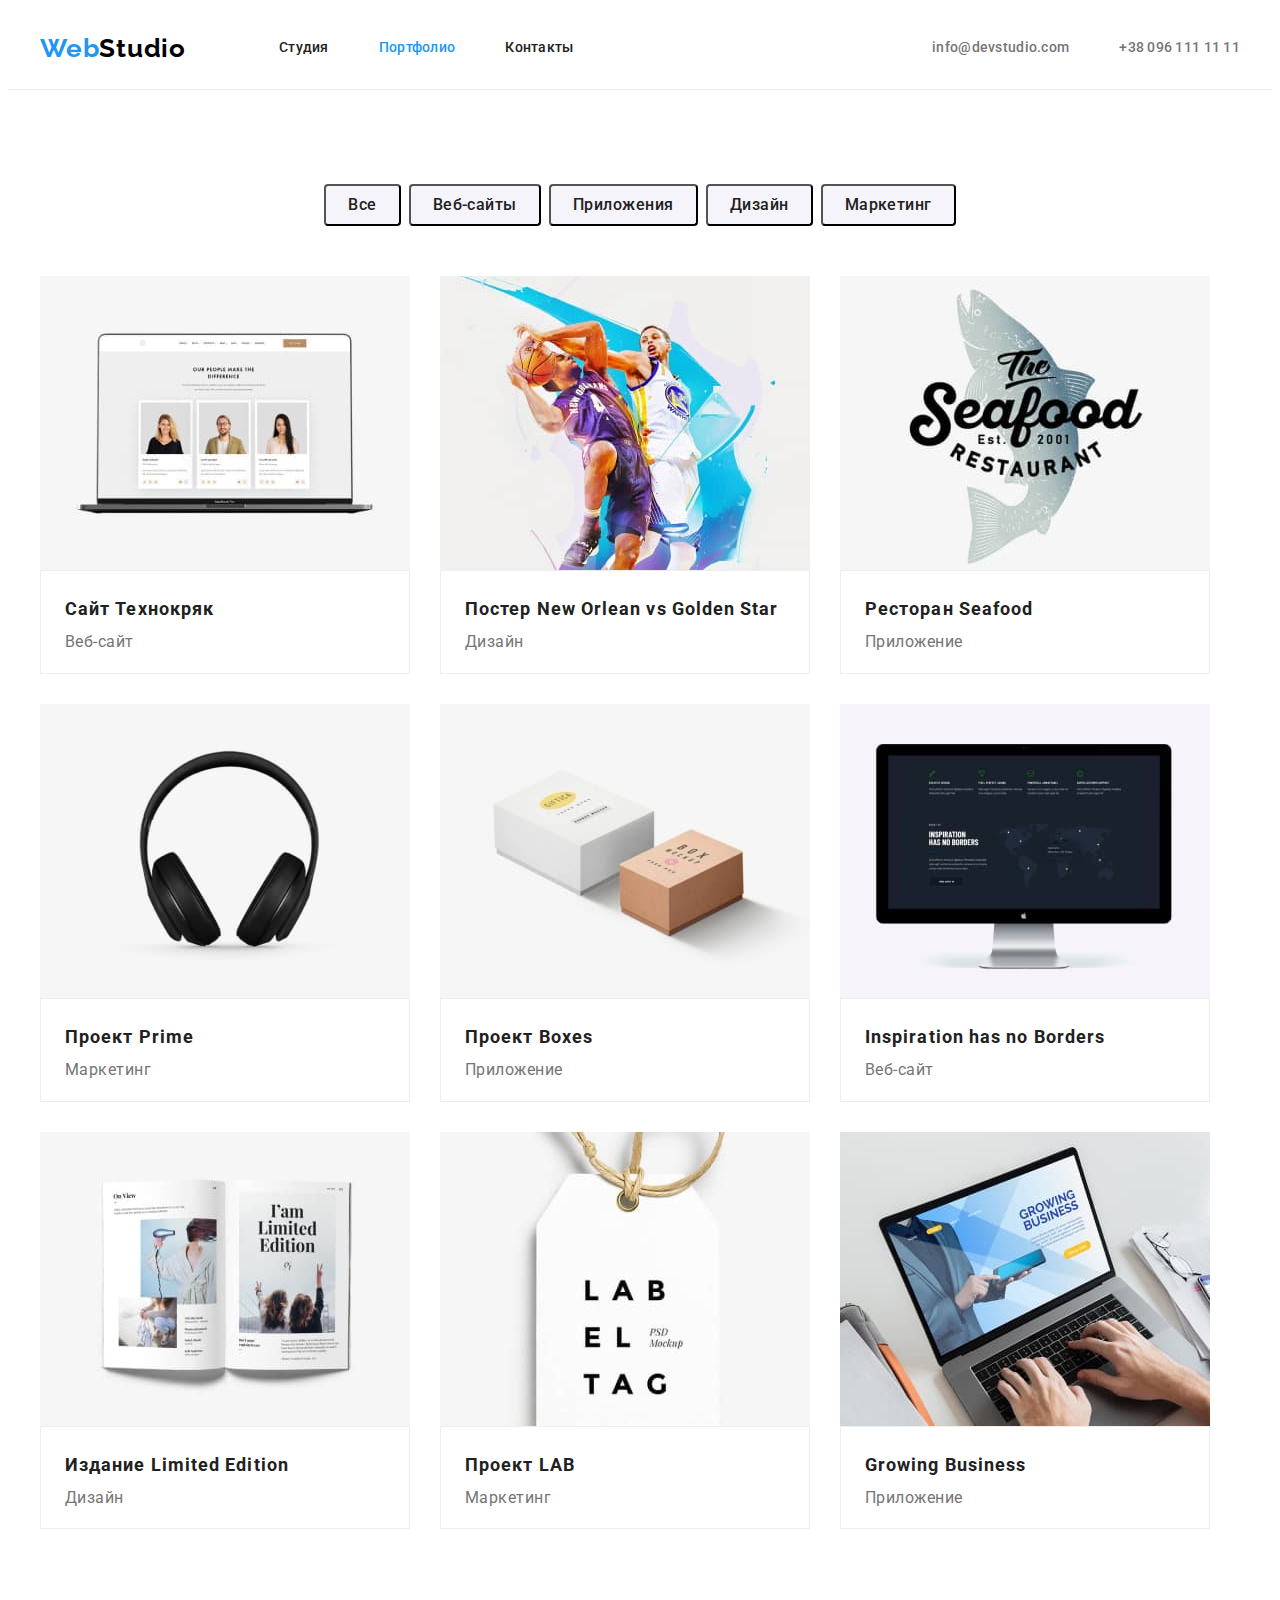
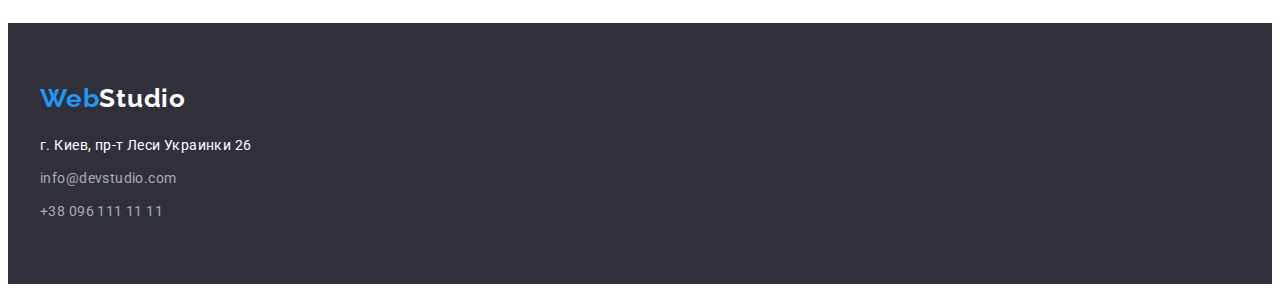
==== portfolio.html @ 73f8ee06 "Initial commit" ====
<!DOCTYPE html>
<html lang="ru">
  <head>
    <meta charset="UTF-8" />
    <meta http-equiv="X-UA-Compatible" content="IE=edge" />
    <meta name="viewport" content="width=device-width, initial-scale=1.0" />
    <title>Portfolio</title>
    <link rel="preconnect" href="https://fonts.googleapis.com" />
    <link rel="preconnect" href="https://fonts.gstatic.com" crossorigin />
    <link
      href="https://fonts.googleapis.com/css2?family=Raleway:wght@700&family=Roboto:wght@400;500;700;900&display=swap"
      rel="stylesheet"
    />
    <link
      rel="stylesheet"
      href="https://cdnjs.cloudflare.com/ajax/libs/modern-normalize/1.1.0/modern-normalize.min.css"
      integrity="sha512-wpPYUAdjBVSE4KJnH1VR1HeZfpl1ub8YT/NKx4PuQ5NmX2tKuGu6U/JRp5y+Y8XG2tV+wKQpNHVUX03MfMFn9Q=="
      crossorigin="anonymous"
      referrerpolicy="no-referrer"
    />
    <link rel="stylesheet" href="./css/styles.css" />
  </head>
  <body>
    <!-- Шапка страницы -->
    <header class="header">
      <div class="container header-container">
        <nav class="nav header-nav">
          <a class="link nav-logo" href="index.html"
            >Web<span class="nav-logo-studio">Studio</span></a
          >
          <!-- Навигация на другие страницы -->
          <ul class="list header-list">
            <li class="nav-item">
              <a class="link nav-link" href="./index.html">Студия</a>
            </li>
            <li class="nav-item">
              <a class="link nav-link current" href="./portfolio.html">Портфолио</a>
            </li>
            <li class="nav-item"><a class="link nav-link" href="#contacts">Контакты</a></li>
          </ul>
        </nav>
        <ul class="list header-group">
          <li class="header-group-item">
            <a class="link header-adress" href="mailto:info@devstudio.com">info@devstudio.com</a>
          </li>
          <li class="header-group-item">
            <a class="link header-adress" href="tel:+380961111111"> +38 096 111 11 11 </a>
          </li>
        </ul>
      </div>
    </header>
    <main>
      <!--  Секция Портфолио -->
      <section class="portfolio">
        <div class="container">
          <h1 class="visually-hidden">Галерея</h1>
          <ul class="list portfolio-button">
            <li class="portfolio-btn-link">
              <button class="portfolio-btn" type="button">Все</button>
            </li>
            <li class="portfolio-btn-link">
              <button class="portfolio-btn" type="button">Веб-сайты</button>
            </li>
            <li class="portfolio-btn-link">
              <button class="portfolio-btn" type="button">Приложения</button>
            </li>
            <li class="portfolio-btn-link">
              <button class="portfolio-btn" type="button">Дизайн</button>
            </li>
            <li class="portfolio-btn-link">
              <button class="portfolio-btn" type="button">Маркетинг</button>
            </li>
          </ul>

          <ul class="list portfolio-list">
            <li class="portfolio-item">
              <a class="link" href="" target="_blank" rel="noopener noreferrer">
                <img width="370" height="294" src="./img/projects/img-1.jpg" alt="Сайт Технокряк" />
                <div class="portfolio-item-text">
                  <h2 class="portfolio-upper-title">Сайт Технокряк</h2>
                  <p class="portfolio-text">Веб-сайт</p>
                </div>
              </a>
            </li>
            <li class="portfolio-item">
              <a class="link" href="" target="_blank" rel="noopener noreferrer">
                <img
                  width="370"
                  height="294"
                  src="./img/projects/img-2.jpg"
                  alt="Постер New Orlean vs Golden Star"
                />
                <div class="portfolio-item-text">
                  <h2 class="portfolio-upper-title">
                    Постер <span lang="en">New Orlean vs Golden Star</span>
                  </h2>
                  <p class="portfolio-text">Дизайн</p>
                </div>
              </a>
            </li>
            <li class="portfolio-item">
              <a class="link" href="" target="_blank" rel="noopener noreferrer">
                <img
                  width="370"
                  height="294"
                  src="./img/projects/img-3.jpg"
                  alt="Ресторан Seafood"
                />
                <div class="portfolio-item-text">
                  <h2 class="portfolio-upper-title">Ресторан <span lang="en">Seafood</span></h2>
                  <p class="portfolio-text">Приложение</p>
                </div>
              </a>
            </li>
            <li class="portfolio-item">
              <a class="link" href="" target="_blank" rel="noopener noreferrer">
                <img width="370" height="294" src="./img/projects/img-4.jpg" alt="Проект Prime" />
                <div class="portfolio-item-text">
                  <h2 class="portfolio-upper-title">Проект <span lang="en">Prime</span></h2>
                  <p class="portfolio-text">Маркетинг</p>
                </div>
              </a>
            </li>
            <li class="portfolio-item">
              <a class="link" href="" target="_blank" rel="noopener noreferrer">
                <img width="370" height="294" src="./img/projects/img-5.jpg" alt="Проект Boxes" />
                <div class="portfolio-item-text">
                  <h2 class="portfolio-upper-title">Проект <span lang="en">Boxes</span></h2>
                  <p class="portfolio-text">Приложение</p>
                </div>
              </a>
            </li>
            <li class="portfolio-item">
              <a class="link" href="" target="_blank" rel="noopener noreferrer">
                <img
                  width="370"
                  height="294"
                  src="./img/projects/img-6.jpg"
                  alt="Inspiration has no Borders"
                />
                <div class="portfolio-item-text">
                  <h2 class="portfolio-upper-title" lang="en">Inspiration has no Borders</h2>
                  <p class="portfolio-text">Веб-сайт</p>
                </div>
              </a>
            </li>
            <li class="portfolio-item">
              <a class="link" href="" target="_blank" rel="noopener noreferrer">
                <img
                  width="370"
                  height="294"
                  src="./img/projects/img-7.jpg"
                  alt="Издание Limited Edition"
                />
                <div class="portfolio-item-text">
                  <h2 class="portfolio-upper-title">
                    Издание <span lang="en">Limited Edition</span>
                  </h2>
                  <p class="portfolio-text">Дизайн</p>
                </div>
              </a>
            </li>
            <li class="portfolio-item">
              <a class="link" href="" target="_blank" rel="noopener noreferrer">
                <img width="370" height="294" src="./img/projects/img-8.jpg" alt="Проект LAB" />
                <div class="portfolio-item-text">
                  <h2 class="portfolio-upper-title">Проект <span lang="en">LAB</span></h2>
                  <p class="portfolio-text">Маркетинг</p>
                </div>
              </a>
            </li>
            <li class="portfolio-item">
              <a class="link" href="" target="_blank" rel="noopener noreferrer">
                <img
                  width="370"
                  height="294"
                  src="./img/projects/img-9.jpg"
                  alt="Growing Business"
                />
                <div class="portfolio-item-text">
                  <h2 class="portfolio-upper-title" lang="en">Growing Business</h2>
                  <p class="portfolio-text">Приложение</p>
                </div>
              </a>
            </li>
          </ul>
        </div>
      </section>
    </main>
    <!-- Подвал страницы -->
    <footer class="footer" id="contacts">
      <div class="container">
        <a class="link nav-logo-footer" href="index.html"
          >Web<span class="footer-logo-studio">Studio</span></a
        >
        <address class="footer-address">г. Киев, пр-т Леси Украинки 26</address>
        <ul class="list footer-list">
          <li class="footer-item">
            <a class="link footer-link-mail" href="mailto:info@devstudio.com">info@devstudio.com</a>
          </li>
          <li class="footer-item">
            <a class="link footer-link-phone" href="tel:+380961111111"> +38 096 111 11 11 </a>
          </li>
        </ul>
      </div>
    </footer>
  </body>
</html>
---- css/styles.css ----
:root {
    --main-font: 'Roboto', sans-serif;
    --secondary-font: 'Raleway', sans-serif;

    /* text colors */
    --accent-cl: #2196F3;
    --main-txt-cl: #212121;
    --secondary-txt-cl: #757575;
    --hero-txt-cl: #ffffff;
    --header-studio-cl: #000000;

    /* background colors */
    --main-bg-cl: #ffffff;
    --secondary-bg-cl: #F5F4FA;
    --dark-bg-cl: #2F303A;
}

body {
    font-family: var(--main-font);
    font-size: 14px;
    line-height: 1.14;
    letter-spacing: 0.03em;

    color: var(--main-txt-cl);
}

.link {
    display: block;
    text-decoration: none;
    color: currentColor;
}

.list {
    list-style: none;
    padding: 0;
    margin: 0;
}

h1,
h2,
h3,
h4,
h5,
h6,
p,
ul {
    margin: 0;
}

img {
    display: block;
    max-width: 100%;
    height: auto;
}
.section {
    padding-top: 94px;
    padding-bottom: 94px;
}
.container {
    width: 1200px;
    padding-left: 15px;
    padding-right: 15px;
    margin-left: auto;
    margin-right: auto;
}

/*
============================
| Header section
============================
*/
.header {
    background: #FFFFFF;
    border-bottom: 1px solid #ECECEC;
}

.header-container {
    display: flex;
    align-items: center;
}
.header-nav {
    display: flex;
    align-items: center;
}

.nav-logo {
    font-family: var(--secondary-font);
    font-weight: 700;
    font-size: 26px;
    line-height: 1.19;
    letter-spacing: 0.03em;
    margin-right: 93px;
    padding: 25px 0;
    color: var(--accent-cl);
}

.nav-logo-studio {
    font-family: var(--secondary-font);
    font-weight: 700;
    font-size: 26px;
    line-height: 1.19;
    letter-spacing: 0.03em;
    color: var(--header-studio-cl);
}
.header-list {
    display: flex;
   
}
.nav-item {
    margin-right: 50px;
}
.nav-item:last-child {
    margin-right: 0;
}
.nav-link{
    font-weight: 500;
    font-size: 14px;
    line-height: 1.14;
    letter-spacing: 0.02em;
    padding: 32px 0;
    color: var(--main-txt-cl); 
}
.header-group {
    display: flex;
    align-items: center;
    margin-left: auto;
}
.header-group-item {
    margin-right: 50px;
}
.header-group-item:last-child {
    margin-right: 0;
}
.header-adress {
font-weight: 500;
font-size: 14px;
line-height: 1.14;
letter-spacing: 0.02em;
padding: 32px 0;
color: var(--secondary-txt-cl);}

.nav-link:hover,
.nav-link:focus {
    color: var(--accent-cl)
}

.header-adress:hover,
.header-adress:focus {
    color: var(--accent-cl)
}

.nav-link.current {
    color: var(--accent-cl);
}
/*
============================
| Main section
============================
*/
/* Секция Герой */
.section-hero {
    background: var(--dark-bg-cl);
    text-align: center;
    padding-top: 200px;
    padding-bottom: 200px;
}
.title-hero {
    font-weight: 900;
    font-size: 44px;
    line-height: 1.36;   
    text-align: center;
    letter-spacing: 0.06em;
    text-transform: uppercase;
    margin-bottom: 30px;
    color: var(--hero-txt-cl);
}
.btn {
    font-family: inherit;
    box-shadow: 0px 4px 4px rgba(0, 0, 0, 0.15);
    border-radius: 4px;
    cursor: pointer;
    font-weight: 700;
    font-size: 16px;
    line-height: 1.87;
    padding: 10px 32px;
    letter-spacing: 0.06em;
    background-color: var(--accent-cl);
    color: var(--hero-txt-cl);
}

.btn:hover,
.btn:focus {
    color: var(--hero-txt-cl);
    background-color: var(--accent-cl);
}
/*
============================
| Benefits section
============================
*/
.benefits {
    padding-top: 100px;
    padding-bottom: 94px;
    align-items: center;
}

.visually-hidden {
    position: absolute;
    white-space: nowrap;
    width: 1px;
    height: 1px;
    overflow: hidden;
    border: 0;
    padding: 0;
    clip: rect(0 0 0 0);
    clip-path: inset(50%);
    margin: -1px;
}

.benefits-list {
    display: flex;
}
.benefits-item {
    margin-right: 30px;
    width: 270px;
}
.benefits-item:last-child {
    margin-right: 0;
}

.benefits-upper-title {
    font-weight: 700;
    font-size: 14px;
    line-height: 1.14;
    letter-spacing: 0.03em;
    text-transform: uppercase;
    margin-bottom: 9px;
    color: var(--main-txt-cl);
}

.benefits-text {
    font-size: 14px;
    line-height: 1.71;
    letter-spacing: 0.03em;
    color: var(--secondary-txt-cl);
}

/*
============================
| About section
============================
*/
.about {
    padding-bottom: 94px;
}
.about-title {
    font-weight: 700;
    font-size: 36px;
    line-height: 1.17;
    text-align: center;
    letter-spacing: 0.03em;
    margin-bottom: 50px;
    color: var(--main-txt-cl);
}
.about-list {
    display: flex;
}

.about-item {
    margin-right: 30px;
}

.about-item:last-child {
    margin-right: 0;
}
/*
============================
| Team section
============================
*/
.team {
    background-color: var(--secondary-bg-cl);
    padding-top: 94px;
    padding-bottom: 94px;
}
.team-title {
    font-weight: 700;
    font-size: 36px;
    line-height: 1.17;
    text-align: center;
    letter-spacing: 0.03em;
    margin-bottom: 50px;
    color: var(--main-txt-cl);
}
.team-list {
    display: flex;
}
.team-item {
    background-color: var(--main-bg-cl);
    margin-right: 30px;
}
.team-item:last-child {
    margin-right: 0;
}
.team-logo {
    border-radius: 0px;
}
.team-profile {
    padding-top: 30px;
    padding-bottom: 30px;
}
.team-upper-title {
    font-weight: 500;
    font-size: 16px;
    line-height: 1.19;
    text-align: center;
    letter-spacing: 0.03em;
    margin-bottom: 10px;
    color: var(--main-txt-cl); 
}
.team-text {
    font-size: 16px;
    line-height: 1.19;
    text-align: center;
    letter-spacing: 0.03em;
    color: var(--secondary-txt-cl); 
}
/*
============================
| Footer section
============================
*/

.footer{
    background-color: var(--dark-bg-cl);
    padding-top: 60px;
    padding-bottom: 60px;
}

.nav-logo-footer {
    font-family: var(--secondary-font);
    font-weight: 700;
    font-size: 26px;
    line-height: 1.19;
    letter-spacing: 0.03em;
    display: block;
    margin-bottom: 20px;
    color: var(--accent-cl);
}

.footer-logo-studio {
    color: var(--hero-txt-cl);
}

.footer-address {
    font-style: normal;
    font-size: 14px;
    line-height: 1.71;
    letter-spacing: 0.03em;
    margin-bottom: 9px;
    color: var(--hero-txt-cl);
}

.footer-item {
    margin-bottom: 9px;
}
.footer-item:last-child {
    margin-bottom: 0;
}

.footer-link-mail,
.footer-link-phone {
    font-size: 14px;
    line-height: 1.71;
    letter-spacing: 0.03em;
    display: block;
    color: rgba(255, 255, 255, 0.6);
}

.footer-link-mail:hover{
color: var(--accent-cl)
}

.footer-link-phone:hover
{
color: var(--accent-cl)
}

.footer-link-mail:focus {
    color: var(--accent-cl)
}

.footer-link-phone:focus {
    color: var(--accent-cl)
}

/*
============================
| Portfolio Page
============================
*/
.portfolio {
    padding: 94px 0;
}
.portfolio-button {
    display: flex;
    margin-bottom: 50px;
    justify-content: center;
    align-items: center;
    border: none;
}
.portfolio-btn-link {
    margin-right: 8px;
}
.portfolio-btn-link:last-child {
    margin-right: 0;
}

.portfolio-btn {
    font-family: inherit;
    cursor: pointer;
    background: var(--secondary-bg-cl);
    border-radius: 4px;
    font-weight: 500;
    font-size: 16px;
    line-height: 1.62; 
    text-align: center;
    letter-spacing: 0.03em;
    padding: 6px 22px;
    color: var(--main-txt-cl);
}
.portfolio-btn:hover,
.portfolio-btn:focus {
    background: var(--accent-cl);
    box-shadow: 0px 3px 1px rgba(0, 0, 0, 0.1),
    0px 1px 2px rgba(0, 0, 0, 0.08),
    0px 2px 2px rgba(0, 0, 0, 0.12);
    border-radius: 4px;
    font-family: inherit;
    font-weight: 500;
    font-size: 16px;
    line-height: 1.62;
    text-align: center;
    letter-spacing: 0.03em;
    color: var(--hero-txt-cl);
}

.portfolio-list {
    display: flex;
    flex-wrap: wrap;
}

.portfolio-item {
    margin-right: 30px;
    margin-bottom: 30px;
}
.portfolio-item:nth-child(3n) {
    margin-right: 0;
}
.portfolio-item:nth-child(n+6) {
    margin-bottom: 0;
}

.portfolio-item-text {
    padding: 20px 24px;
    border-top: none;
    border: 1px solid #EEEEEE;
}
.portfolio-upper-title {
    font-weight: 700;
    font-size: 18px;
    line-height: 2;
    letter-spacing: 0.06em;
    margin-bottom: 4px;
    color: var(--main-txt-cl);
}

.portfolio-text {
    font-size: 16px;
    line-height: 1.87px;
    letter-spacing: 0.03em;
    padding: 10px 0px;
    color: var(--secondary-txt-cl);
}
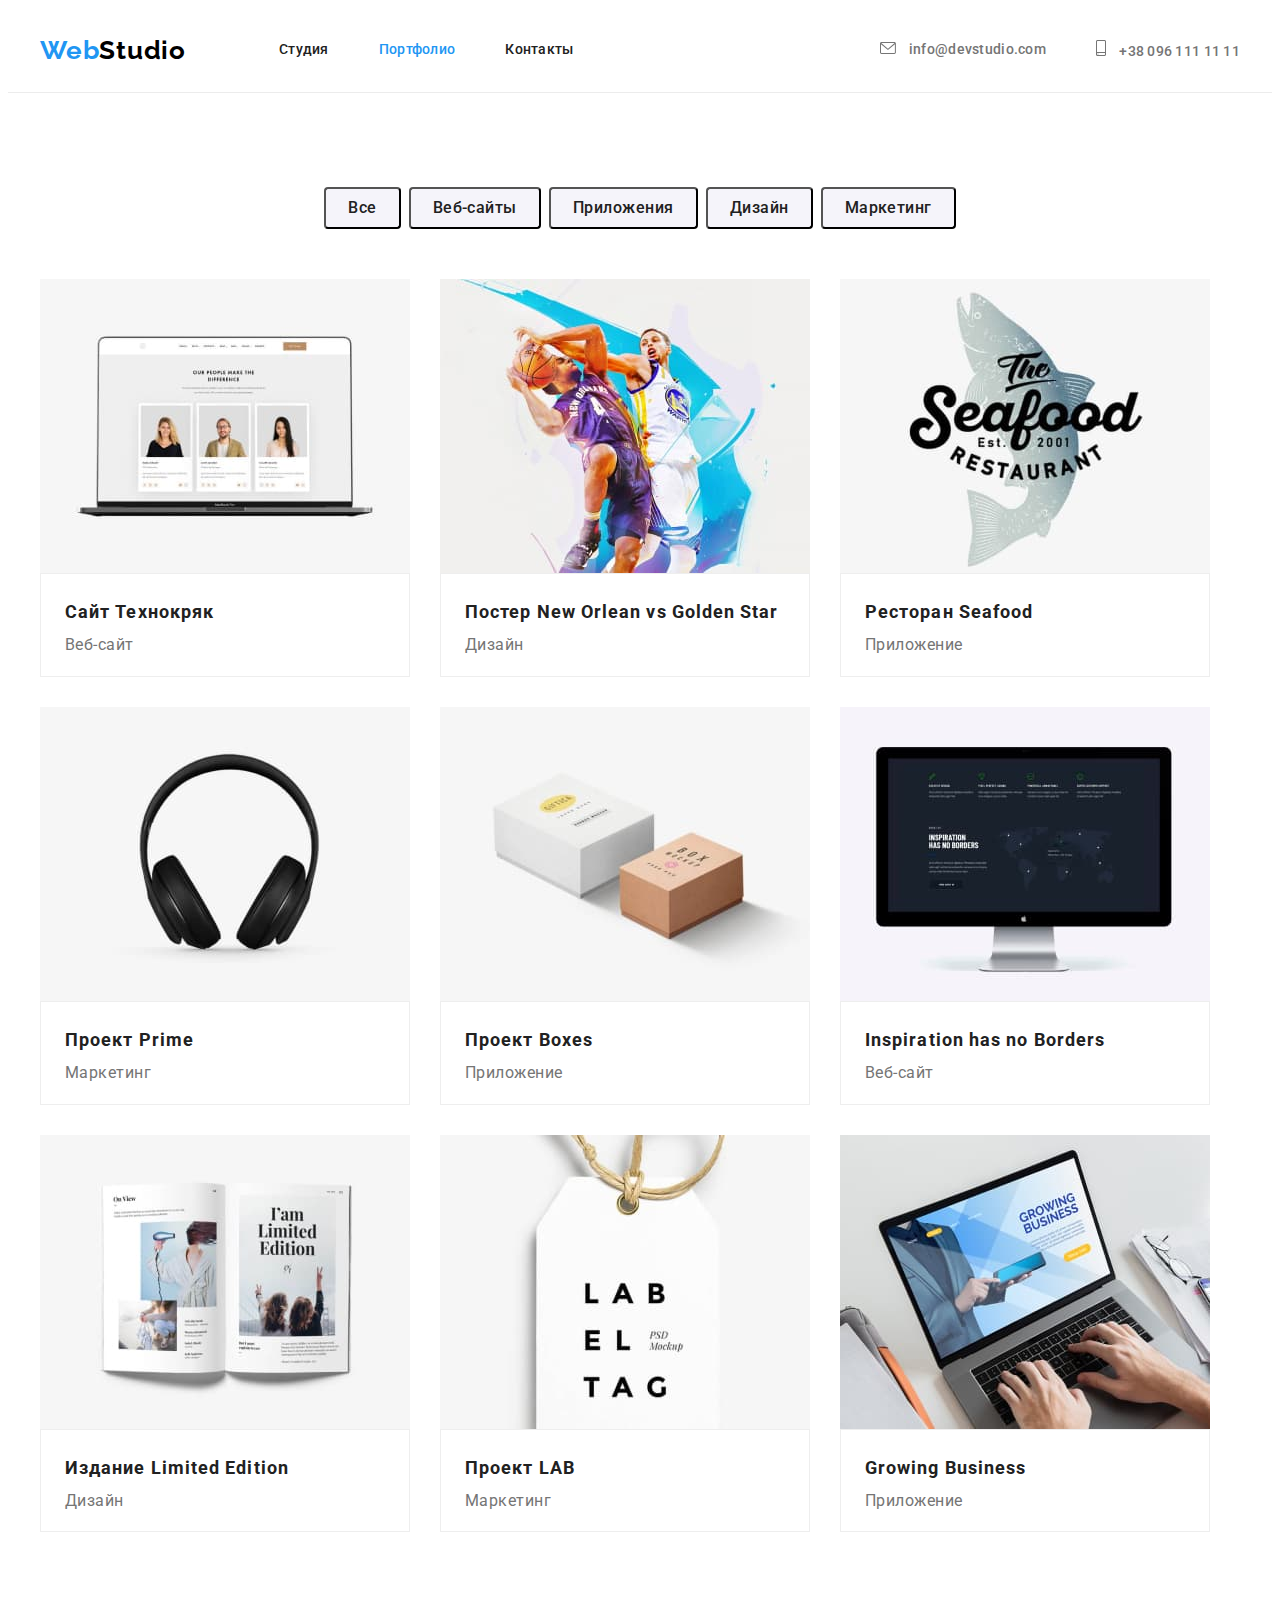
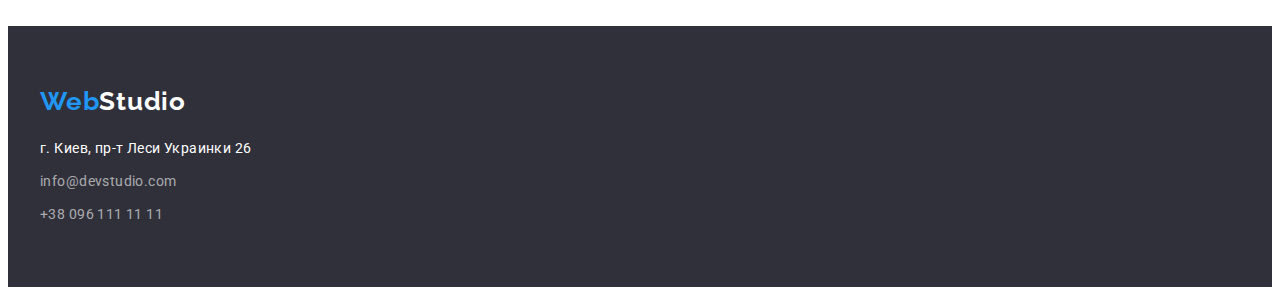
==== commit 26316762: "hw-04" ====
--- a/portfolio.html
+++ b/portfolio.html
@@ -41,10 +41,20 @@
         </nav>
         <ul class="list header-group">
           <li class="header-group-item">
-            <a class="link header-adress" href="mailto:info@devstudio.com">info@devstudio.com</a>
+            <a class="link header-adress" href="mailto:info@devstudio.com"
+              ><svg class="studio-icon" width="16" height="12">
+                <use href="./img/icons.svg#icon-envelope"></use>
+              </svg>
+              info@devstudio.com</a
+            >
           </li>
           <li class="header-group-item">
-            <a class="link header-adress" href="tel:+380961111111"> +38 096 111 11 11 </a>
+            <a class="link header-adress" href="tel:+380961111111"
+              ><svg class="studio-icon" width="10" height="16">
+                <use href="./img/icons.svg#icon-smartphone"></use>
+              </svg>
+              +38 096 111 11 11
+            </a>
           </li>
         </ul>
       </div>
--- a/css/styles.css
+++ b/css/styles.css
@@ -13,6 +13,7 @@
     --main-bg-cl: #ffffff;
     --secondary-bg-cl: #F5F4FA;
     --dark-bg-cl: #2F303A;
+    --hero-bg-cl: #C4C4C4;
 }
 
 body {
@@ -76,7 +77,6 @@
 
 .header-container {
     display: flex;
-    align-items: center;
 }
 .header-nav {
     display: flex;
@@ -152,6 +152,11 @@
 .nav-link.current {
     color: var(--accent-cl);
 }
+
+.studio-icon {
+    margin-right: 10px;
+    fill: currentColor;
+}
 /*
 ============================
 | Main section
@@ -159,10 +164,13 @@
 */
 /* Секция Герой */
 .section-hero {
-    background: var(--dark-bg-cl);
+    background: var(--hero-bg-cl);
+    background-image: linear-gradient( rgba(47, 48, 58, 0.4),rgba(47, 48, 58, 0.4)), url(/img/hero/team-work.jpg);
     text-align: center;
     padding-top: 200px;
     padding-bottom: 200px;
+    background-repeat: no-repeat;
+    background-position: center;
 }
 .title-hero {
     font-weight: 900;
@@ -228,6 +236,14 @@
     margin-right: 0;
 }
 
+.benefits-icon {
+    padding: 25px 100px;
+    width: 270px;
+    height: 120px;
+    background-color:#F5F4FA;
+  
+}
+
 .benefits-upper-title {
     font-weight: 700;
     font-size: 14px;
@@ -307,7 +323,7 @@
 }
 .team-profile {
     padding-top: 30px;
-    padding-bottom: 30px;
+    margin-bottom: 16px;
 }
 .team-upper-title {
     font-weight: 500;
@@ -324,6 +340,41 @@
     text-align: center;
     letter-spacing: 0.03em;
     color: var(--secondary-txt-cl); 
+}
+
+/* Social icons */
+.socials {
+    display: flex;
+    justify-content: center;
+    align-items: center;
+    padding-bottom: 30px;
+    padding-right: 32px;
+    padding-left: 32px;
+}
+
+.socials-item:not(:last-child) {
+    margin-right: 10px;
+}
+.socials-link {
+    display: flex;
+    align-items: center;
+    justify-content: center;
+
+    width: 44px;
+    height: 44px;
+
+    background-color: #ffffff;
+    color: #303030;
+
+    border-radius: 50%;
+}
+.socials-link:hover,
+.socials-link:focus {
+    color: #ffffff;
+    background-color: #2196F3;
+}
+.socials-icon {
+    fill: currentColor;
 }
 /*
 ============================
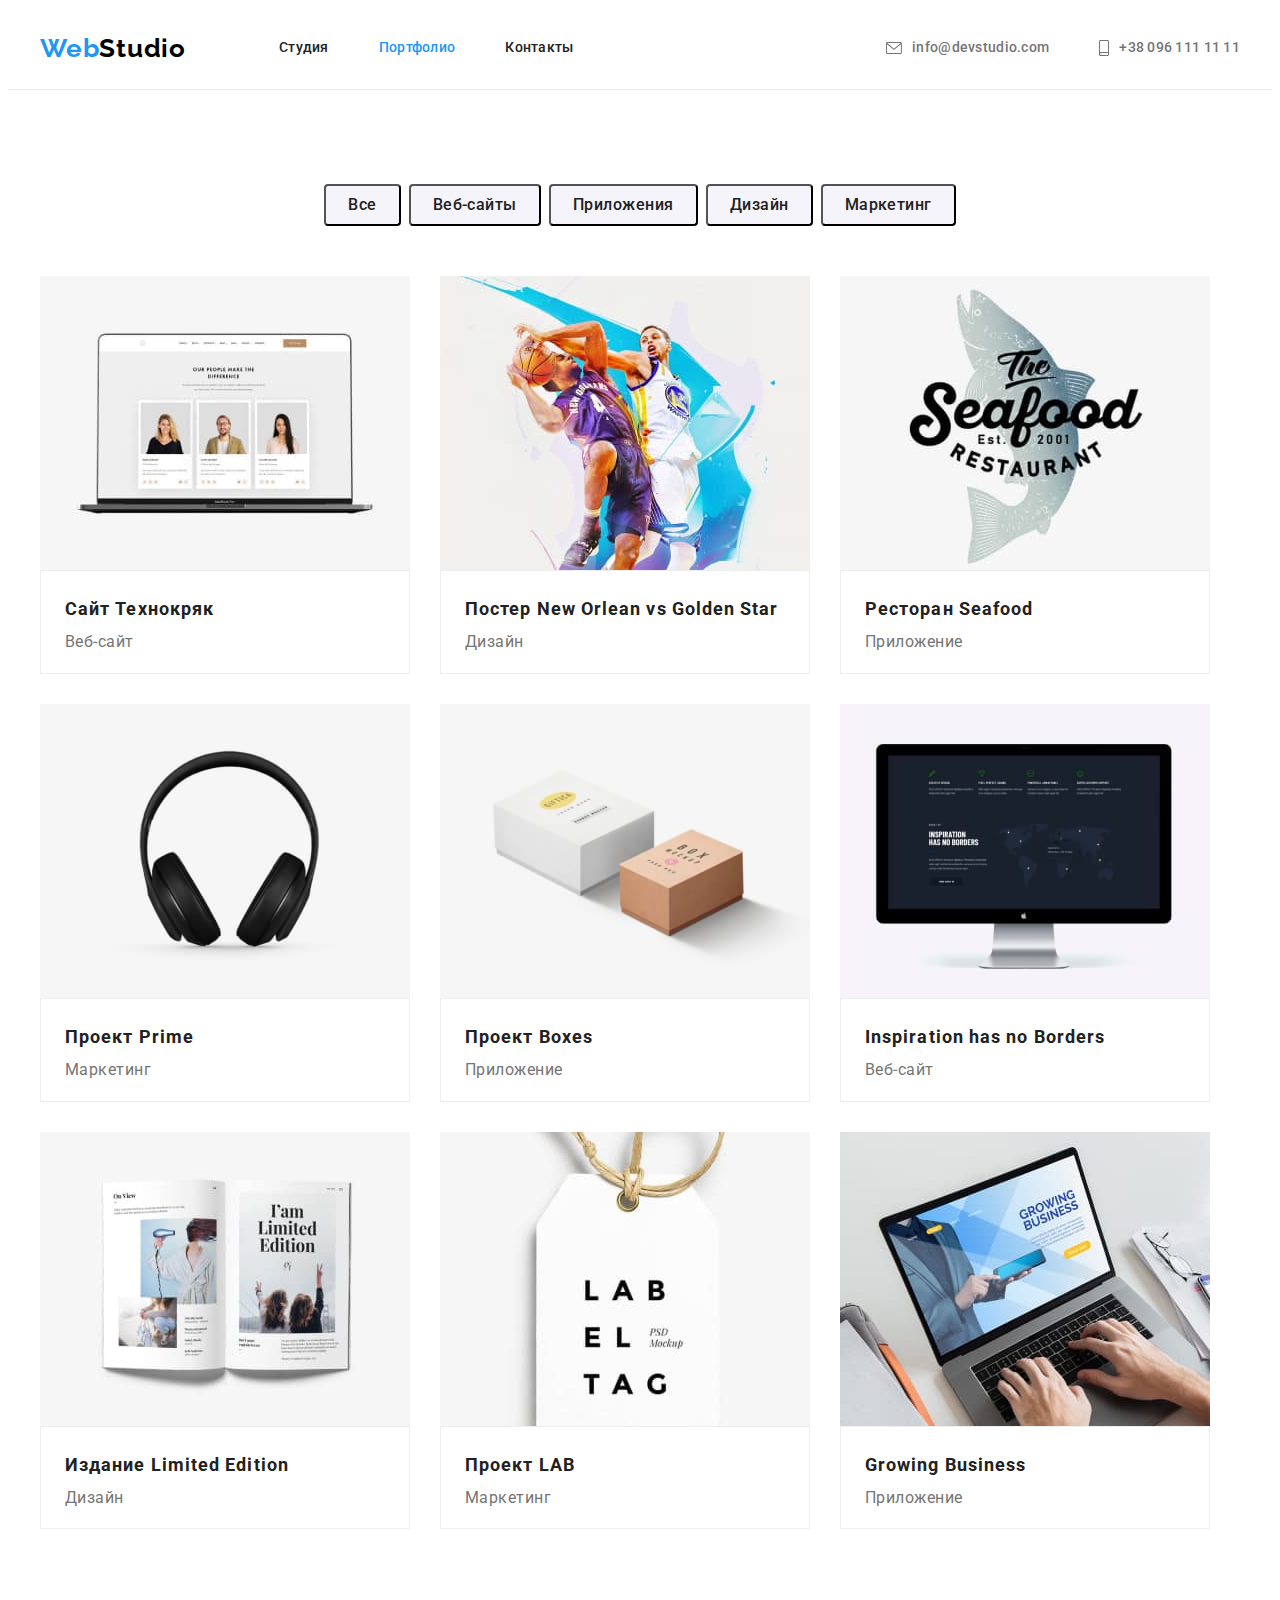
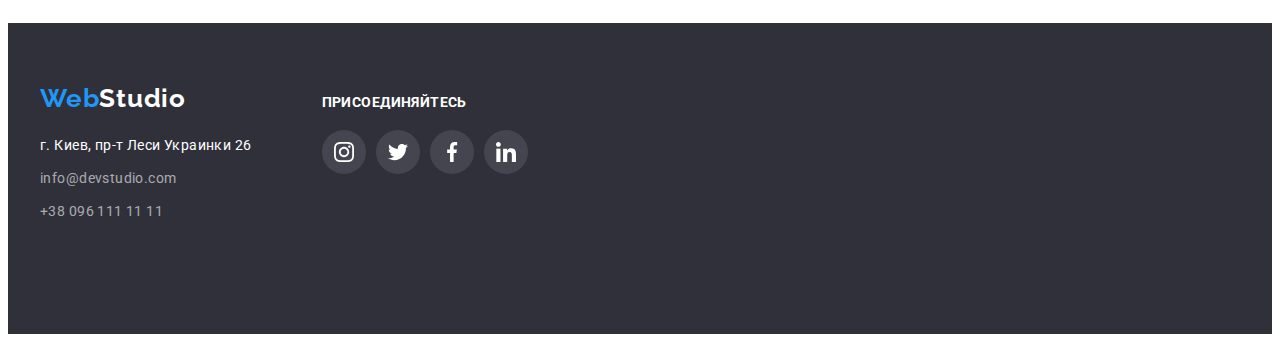
==== commit 5c2ef2a6: "все без лого клиентов" ====
--- a/portfolio.html
+++ b/portfolio.html
@@ -199,8 +199,9 @@
     </main>
     <!-- Подвал страницы -->
     <footer class="footer" id="contacts">
-      <div class="container">
-        <a class="link nav-logo-footer" href="index.html"
+      <div class="container footer-container">
+        <div class="container-contacts">
+          <a class="link nav-logo-footer" href="index.html"
           >Web<span class="footer-logo-studio">Studio</span></a
         >
         <address class="footer-address">г. Киев, пр-т Леси Украинки 26</address>
@@ -212,6 +213,66 @@
             <a class="link footer-link-phone" href="tel:+380961111111"> +38 096 111 11 11 </a>
           </li>
         </ul>
+        </div>
+      
+        <div class="footer-socials-container">
+          <p class="footer-socials-text">Присоединяйтесь</p>
+           <ul class="footer-socials list">
+                <li class="footer-socials-item">
+                  <a
+                    class="footer-socials-link link"
+                    href=""
+                    target="_blank"
+                    rel="noopener noreferrer"
+                    aria-label="иконка Instagram"
+                  >
+                    <svg class="footer-socials-icon" width="20" height="20">
+                      <use href="./img/icons.svg#icon-instagram"></use>
+                    </svg>
+                  </a>
+                </li>
+                <li class="footer-socials-item">
+                  <a
+                    class="footer-socials-link link"
+                    href=""
+                    target="_blank"
+                    rel="noopener noreferrer"
+                    aria-label="иконка twitter"
+                  >
+                    <svg class="footer-socials-icon" width="20" height="20">
+                      <use href="./img/icons.svg#icon-twitter"></use>
+                    </svg>
+                  </a>
+                </li>
+                <li class="footer-socials-item">
+                  <a
+                    class="footer-socials-link link"
+                    href=""
+                    target="_blank"
+                    rel="noopener noreferrer"
+                    aria-label="иконка facebook"
+                  >
+                    <svg class="footer-socials-icon" width="20" height="20">
+                      <use href="./img/icons.svg#icon-facebook"></use>
+                    </svg>
+                  </a>
+                </li>
+                <li class="footer-socials-item">
+                  <a
+                    class="footer-socials-link link"
+                    href=""
+                    target="_blank"
+                    rel="noopener noreferrer"
+                    aria-label="иконка linkedin"
+                  >
+                    <svg class="footer-socials-icon" width="20" height="20">
+                      <use href="./img/icons.svg#icon-linkedin"></use>
+                    </svg>
+                  </a>
+                </li>
+              </ul>
+            </li>
+        </div>
       </div>
     </footer>
   </body>
--- a/css/styles.css
+++ b/css/styles.css
@@ -132,6 +132,8 @@
     margin-right: 0;
 }
 .header-adress {
+display: flex;
+align-items: center;
 font-weight: 500;
 font-size: 14px;
 line-height: 1.14;
@@ -169,9 +171,14 @@
     text-align: center;
     padding-top: 200px;
     padding-bottom: 200px;
+    width: 1600px;
+    height: 600px;
     background-repeat: no-repeat;
     background-position: center;
-}
+    margin-right: auto;
+    margin-left: auto;
+}
+
 .title-hero {
     font-weight: 900;
     font-size: 44px;
@@ -241,6 +248,7 @@
     width: 270px;
     height: 120px;
     background-color:#F5F4FA;
+    margin-bottom: 30px;
   
 }
 
@@ -314,6 +322,8 @@
 .team-item {
     background-color: var(--main-bg-cl);
     margin-right: 30px;
+    box-shadow: 0px 1px 3px rgba(0, 0, 0, 0.12), 0px 1px 1px rgba(0, 0, 0, 0.14), 0px 2px 1px rgba(0, 0, 0, 0.2);
+        border-radius: 0px 0px 4px 4px;
 }
 .team-item:last-child {
     margin-right: 0;
@@ -359,13 +369,10 @@
     display: flex;
     align-items: center;
     justify-content: center;
-
     width: 44px;
     height: 44px;
-
     background-color: #ffffff;
-    color: #303030;
-
+    color:#AFB1B8;;
     border-radius: 50%;
 }
 .socials-link:hover,
@@ -378,6 +385,72 @@
 }
 /*
 ============================
+| Clients section
+============================
+*/
+.clients {
+    padding-top: 94px;
+    padding-bottom: 94px;
+}
+
+.clients-title {
+    margin-bottom: 50px;
+
+    font-weight: 700;
+    font-size: 36px;
+    line-height: 1.17;
+    text-align: center;
+}
+
+.clients-list {
+    display: flex;
+    padding: 0;
+    margin: 0;
+    list-style: none;
+    justify-content: space-between;
+    align-items: center;
+}
+
+.clients-item {
+    width: 170px;
+    height: 92px;
+}
+
+.clients-item:not(:last-child) {
+    margin-right: 30px;
+}
+
+.client-link {
+    display: flex;
+    width: 170px;
+    height: 90px;
+    display: block;
+    border: 1px solid #afb1b8;
+    color: #afb1b8;
+    background-color: #fff;
+    padding: 16px 32px;
+}
+
+.client-link:hover,
+.client-link:focus {
+    color: var(--accent-color);
+    border-color: var(--accent-color);
+}
+
+.client-icon {
+    fill:#AFB1B8;
+}
+
+.client-item:hover,
+.client-item:focus {
+    color: var(--accent-color);
+    border-color: var(--accent-color);
+}
+
+
+
+/*
+============================
 | Footer section
 ============================
 */
@@ -386,8 +459,17 @@
     background-color: var(--dark-bg-cl);
     padding-top: 60px;
     padding-bottom: 60px;
-}
-
+    display: flex;
+}
+.footer-container {
+    display: flex;
+    justify-content: flex-start;
+    align-items: baseline;
+}
+
+.container-contacts {
+    margin-right: 70px;
+}
 .nav-logo-footer {
     font-family: var(--secondary-font);
     font-weight: 700;
@@ -443,6 +525,51 @@
 
 .footer-link-phone:focus {
     color: var(--accent-cl)
+}
+
+/* Footer socials */
+.footer-socials-container {
+    margin-bottom: 100px;
+}
+
+.footer-socials-text {
+    font-family: 'Roboto';
+        font-weight: 700;
+        font-size: 14px;
+        line-height: 16px;
+        letter-spacing: 0.03em;
+        text-transform: uppercase;
+        color: #FFFFFF;
+         margin-bottom: 20px;
+}
+.footer-socials {
+    display: flex;
+    align-items: center;
+}
+
+.footer-socials-item:not(:last-child) {
+    margin-right: 10px;
+}
+
+.footer-socials-link {
+    display: flex;
+    align-items: center;
+    justify-content: center;
+    width: 44px;
+    height: 44px;
+    background-color: rgba(255, 255, 255, 0.1);
+    color: #FFFFFF;
+    border-radius: 50%;
+}
+
+.footer-socials-link:hover,
+.footer-socials-link:focus {
+    color: #ffffff;
+    background-color: #2196F3;
+}
+
+.footer-socials-icon {
+    fill: currentColor;
 }
 
 /*
@@ -505,6 +632,11 @@
     margin-right: 30px;
     margin-bottom: 30px;
 }
+.portfolio-item:hover,
+.portfolio-item:focus {
+        box-shadow: 0px 1px 1px rgba(0, 0, 0, 0.12), 0px 4px 4px rgba(0, 0, 0, 0.06), 1px 4px 6px rgba(0, 0, 0, 0.16);
+}
+
 .portfolio-item:nth-child(3n) {
     margin-right: 0;
 }
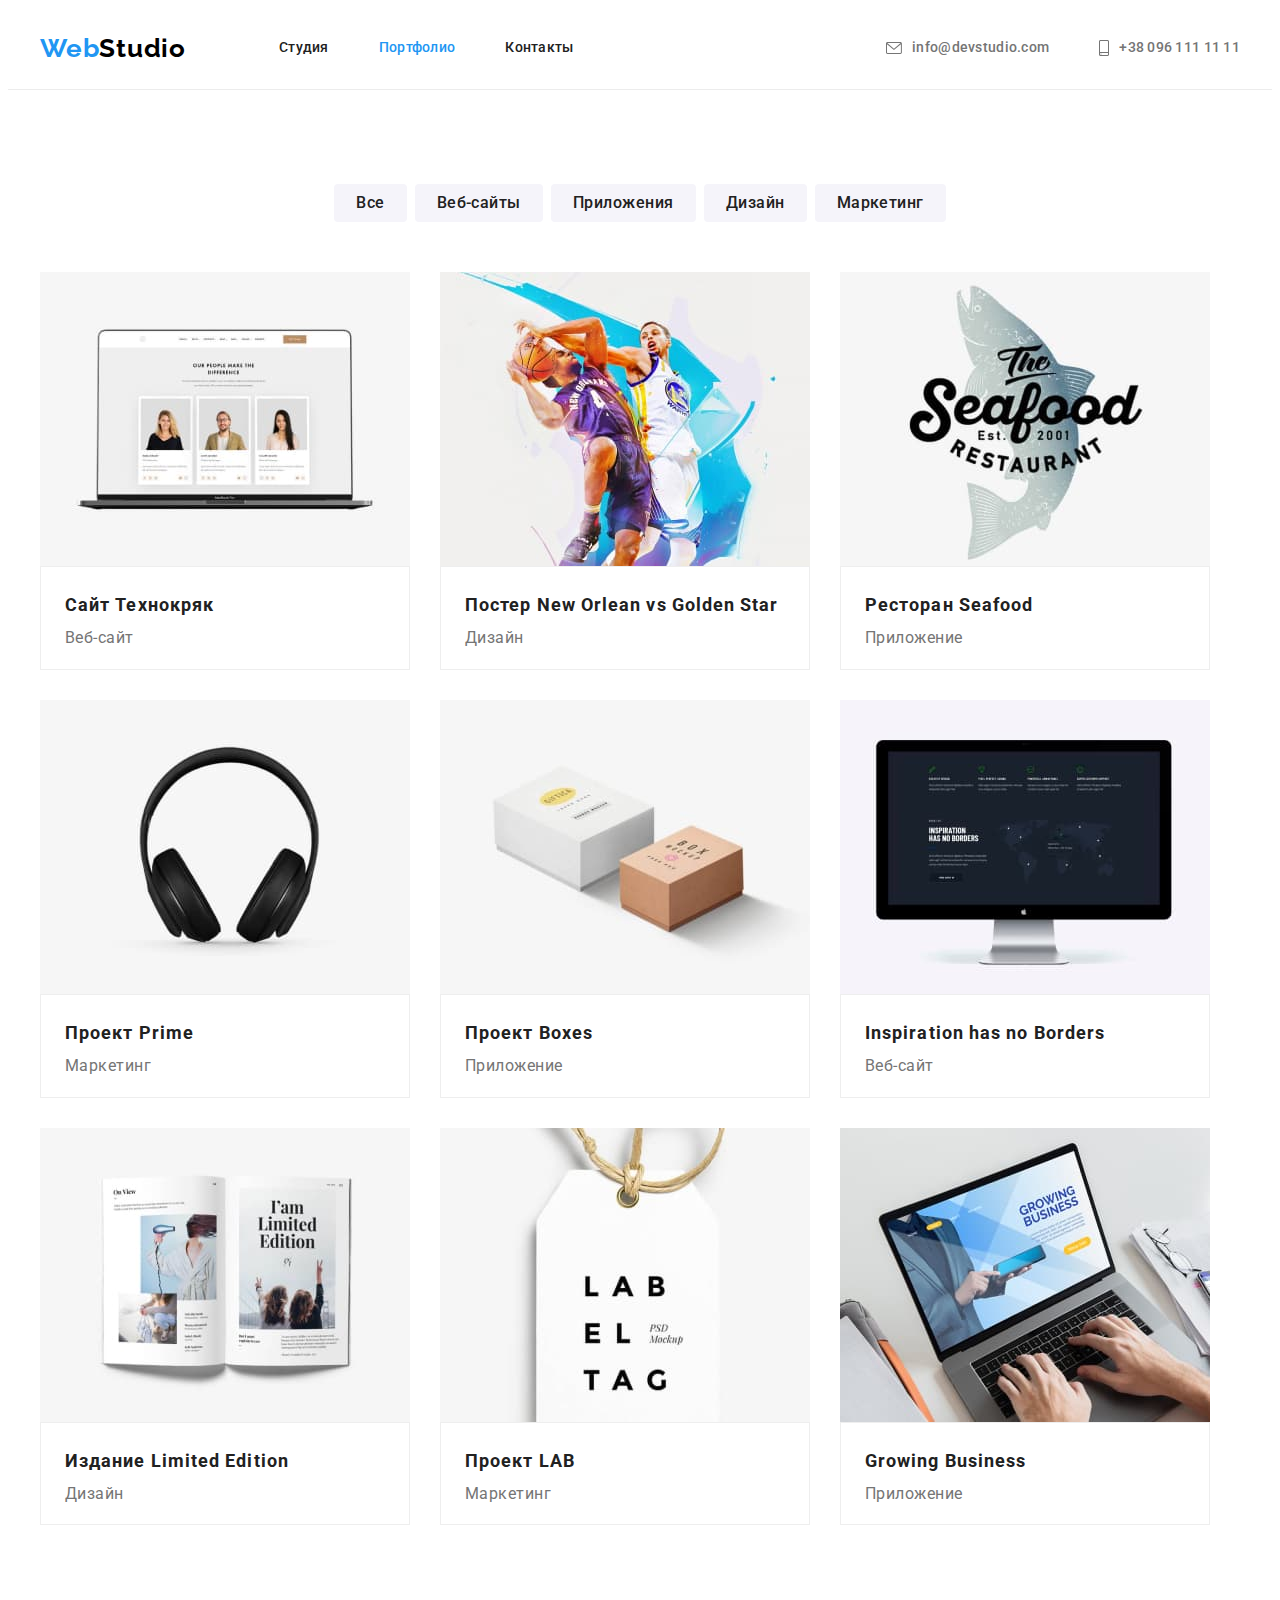
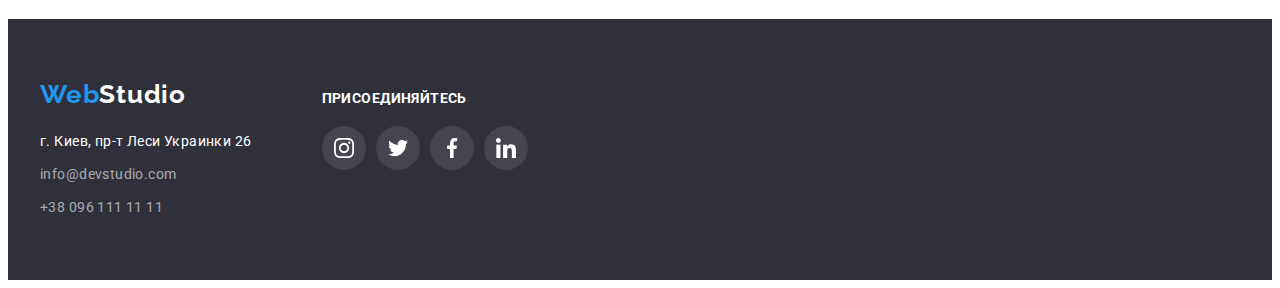
==== commit 3ad702d0: "hw-04 исправленно" ====
--- a/portfolio.html
+++ b/portfolio.html
@@ -84,7 +84,7 @@
 
           <ul class="list portfolio-list">
             <li class="portfolio-item">
-              <a class="link" href="" target="_blank" rel="noopener noreferrer">
+              <a class="link portfolio-link" href="" target="_blank" rel="noopener noreferrer">
                 <img width="370" height="294" src="./img/projects/img-1.jpg" alt="Сайт Технокряк" />
                 <div class="portfolio-item-text">
                   <h2 class="portfolio-upper-title">Сайт Технокряк</h2>
@@ -93,7 +93,7 @@
               </a>
             </li>
             <li class="portfolio-item">
-              <a class="link" href="" target="_blank" rel="noopener noreferrer">
+              <a class="link portfolio-link" href="" target="_blank" rel="noopener noreferrer">
                 <img
                   width="370"
                   height="294"
@@ -109,7 +109,7 @@
               </a>
             </li>
             <li class="portfolio-item">
-              <a class="link" href="" target="_blank" rel="noopener noreferrer">
+              <a class="link portfolio-link" href="" target="_blank" rel="noopener noreferrer">
                 <img
                   width="370"
                   height="294"
@@ -123,7 +123,7 @@
               </a>
             </li>
             <li class="portfolio-item">
-              <a class="link" href="" target="_blank" rel="noopener noreferrer">
+              <a class="link portfolio-link" href="" target="_blank" rel="noopener noreferrer">
                 <img width="370" height="294" src="./img/projects/img-4.jpg" alt="Проект Prime" />
                 <div class="portfolio-item-text">
                   <h2 class="portfolio-upper-title">Проект <span lang="en">Prime</span></h2>
@@ -132,7 +132,7 @@
               </a>
             </li>
             <li class="portfolio-item">
-              <a class="link" href="" target="_blank" rel="noopener noreferrer">
+              <a class="link portfolio-link" href="" target="_blank" rel="noopener noreferrer">
                 <img width="370" height="294" src="./img/projects/img-5.jpg" alt="Проект Boxes" />
                 <div class="portfolio-item-text">
                   <h2 class="portfolio-upper-title">Проект <span lang="en">Boxes</span></h2>
@@ -141,7 +141,7 @@
               </a>
             </li>
             <li class="portfolio-item">
-              <a class="link" href="" target="_blank" rel="noopener noreferrer">
+              <a class="link portfolio-link" href="" target="_blank" rel="noopener noreferrer">
                 <img
                   width="370"
                   height="294"
@@ -155,7 +155,7 @@
               </a>
             </li>
             <li class="portfolio-item">
-              <a class="link" href="" target="_blank" rel="noopener noreferrer">
+              <a class="link portfolio-link" href="" target="_blank" rel="noopener noreferrer">
                 <img
                   width="370"
                   height="294"
@@ -171,7 +171,7 @@
               </a>
             </li>
             <li class="portfolio-item">
-              <a class="link" href="" target="_blank" rel="noopener noreferrer">
+              <a class="link portfolio-link" href="" target="_blank" rel="noopener noreferrer">
                 <img width="370" height="294" src="./img/projects/img-8.jpg" alt="Проект LAB" />
                 <div class="portfolio-item-text">
                   <h2 class="portfolio-upper-title">Проект <span lang="en">LAB</span></h2>
@@ -180,7 +180,7 @@
               </a>
             </li>
             <li class="portfolio-item">
-              <a class="link" href="" target="_blank" rel="noopener noreferrer">
+              <a class="link portfolio-link" href="" target="_blank" rel="noopener noreferrer">
                 <img
                   width="370"
                   height="294"
--- a/css/styles.css
+++ b/css/styles.css
@@ -167,7 +167,7 @@
 /* Секция Герой */
 .section-hero {
     background: var(--hero-bg-cl);
-    background-image: linear-gradient( rgba(47, 48, 58, 0.4),rgba(47, 48, 58, 0.4)), url(/img/hero/team-work.jpg);
+    background-image: linear-gradient( rgba(47, 48, 58, 0.4),rgba(47, 48, 58, 0.4)), url(../img/hero/team-work.jpg);
     text-align: center;
     padding-top: 200px;
     padding-bottom: 200px;
@@ -242,14 +242,14 @@
 .benefits-item:last-child {
     margin-right: 0;
 }
-
-.benefits-icon {
-    padding: 25px 100px;
-    width: 270px;
+.benefits-logo {
+    display: flex;
     height: 120px;
-    background-color:#F5F4FA;
+    background-color: #F5F4FA;
+    align-items: center;
+    justify-content: center;
     margin-bottom: 30px;
-  
+    border-radius: 4px;
 }
 
 .benefits-upper-title {
@@ -350,6 +350,7 @@
     text-align: center;
     letter-spacing: 0.03em;
     color: var(--secondary-txt-cl); 
+    margin-bottom: 16px;
 }
 
 /* Social icons */
@@ -357,9 +358,6 @@
     display: flex;
     justify-content: center;
     align-items: center;
-    padding-bottom: 30px;
-    padding-right: 32px;
-    padding-left: 32px;
 }
 
 .socials-item:not(:last-child) {
@@ -395,7 +393,6 @@
 
 .clients-title {
     margin-bottom: 50px;
-
     font-weight: 700;
     font-size: 36px;
     line-height: 1.17;
@@ -404,9 +401,6 @@
 
 .clients-list {
     display: flex;
-    padding: 0;
-    margin: 0;
-    list-style: none;
     justify-content: space-between;
     align-items: center;
 }
@@ -424,30 +418,21 @@
     display: flex;
     width: 170px;
     height: 90px;
-    display: block;
     border: 1px solid #afb1b8;
-    color: #afb1b8;
     background-color: #fff;
     padding: 16px 32px;
+    border-radius: 4px;
 }
 
 .client-link:hover,
 .client-link:focus {
-    color: var(--accent-color);
-    border-color: var(--accent-color);
+    color: #2196F3;
+    border-color: #2196F3;
 }
 
 .client-icon {
-    fill:#AFB1B8;
-}
-
-.client-item:hover,
-.client-item:focus {
-    color: var(--accent-color);
-    border-color: var(--accent-color);
-}
-
-
+    fill: currentColor;
+}
 
 /*
 ============================
@@ -463,7 +448,6 @@
 }
 .footer-container {
     display: flex;
-    justify-content: flex-start;
     align-items: baseline;
 }
 
@@ -528,10 +512,6 @@
 }
 
 /* Footer socials */
-.footer-socials-container {
-    margin-bottom: 100px;
-}
-
 .footer-socials-text {
     font-family: 'Roboto';
         font-weight: 700;
@@ -585,7 +565,6 @@
     margin-bottom: 50px;
     justify-content: center;
     align-items: center;
-    border: none;
 }
 .portfolio-btn-link {
     margin-right: 8px;
@@ -606,6 +585,7 @@
     letter-spacing: 0.03em;
     padding: 6px 22px;
     color: var(--main-txt-cl);
+    border: none;
 }
 .portfolio-btn:hover,
 .portfolio-btn:focus {
@@ -632,8 +612,8 @@
     margin-right: 30px;
     margin-bottom: 30px;
 }
-.portfolio-item:hover,
-.portfolio-item:focus {
+.portfolio-link:hover,
+.portfolio-link:focus {
         box-shadow: 0px 1px 1px rgba(0, 0, 0, 0.12), 0px 4px 4px rgba(0, 0, 0, 0.06), 1px 4px 6px rgba(0, 0, 0, 0.16);
 }
 
